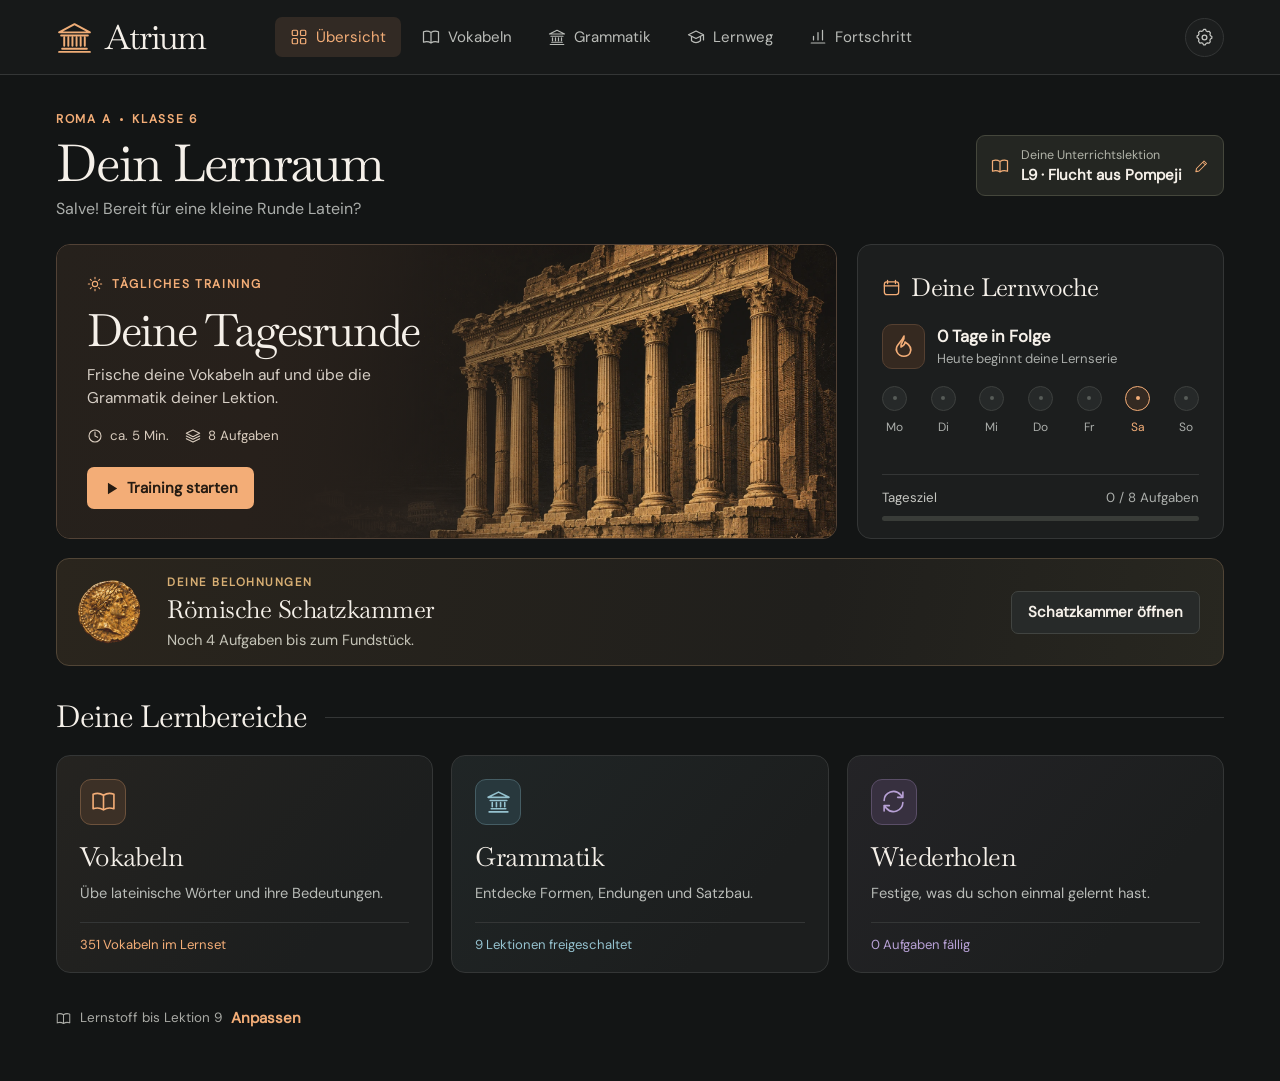
==== offline/Atrium-Latein.html @ 1b488332 "Atrium für ROMA A, Lektionen 1–30, hinzufügen" ====
<!doctype html>
<html lang="de"><head><meta charset="utf-8"><meta name="viewport" content="width=device-width,initial-scale=1"><meta name="theme-color" content="#121414"><title>Atrium · Latein lernen</title><meta name="description" content="Deine tägliche Lateinrunde mit Wortschatz und Grammatik zu ROMA A."><link rel="icon" href="[data-uri]"><style>@font-face{font-family:DM Sans;src:url([data-uri]);font-display:swap}@font-face{font-family:Baskervville;src:url([data-uri]);font-display:swap}
:root{color-scheme:dark;--bg:#131515;--panel:#1c1e1e;--line:#343636;--white:#f5f0e9;--mute:#abaeab;--gold:#f3ad77;--serif:Baskervville,Georgia,serif;--sans:"DM Sans",Arial,sans-serif}*{box-sizing:border-box}html{min-height:100%;scroll-behavior:smooth}body{margin:0;background:var(--bg);color:var(--white);font:1rem/1.5 var(--sans)}button,input,select{font:inherit}button,a,select{touch-action:manipulation}button{cursor:pointer;color:inherit}a{color:inherit;text-decoration:none}button:focus-visible,a:focus-visible,select:focus-visible,input:focus-visible{outline:2px solid var(--gold);outline-offset:4px}button{border:0}h1,h2,h3,p{margin:0}h1,h2,h3,.brand{font-family:var(--serif);font-weight:400}button:disabled{opacity:.5;cursor:default}svg.ico{flex:none;width:18px;height:18px;vertical-align:middle;stroke-width:1.65}.skip{position:fixed;left:10px;top:-90px;padding:10px;background:#262828;z-index:5}.skip:focus{top:8px}header{border-bottom:1px solid var(--line);background:#171919}.bar,main{width:min(1232px,calc(100% - 112px));margin:auto}.bar{height:74px;display:flex;align-items:center}.brand{font-size:34px;display:flex;gap:12px;align-items:center;letter-spacing:-1.5px;line-height:1}.brand img{height:37px;width:37px}nav{display:flex;align-items:center;gap:6px;margin-left:70px}nav a{display:flex;gap:8px;align-items:center;font-size:.94rem;color:#babcb8;padding:9px 15px;border-radius:7px}nav a.active{background:#322a24;color:var(--gold)}nav a:hover,.gear:hover,.soft:hover{background:#303232}.gear{margin-left:auto;width:39px;height:39px;display:grid;place-items:center;border-radius:50%;background:var(--panel);border:1px solid var(--line);color:#c6c7c3}.gear svg{width:19px;height:19px}main{padding:35px 0 42px;outline:none}.intro{display:flex;justify-content:space-between;align-items:center;gap:14px;margin-bottom:23px}.eyebrow{font-family:var(--sans);font-size:.75rem;letter-spacing:1.7px;font-weight:700;text-transform:uppercase;display:flex;align-items:center;gap:9px;color:var(--gold)}.eyebrow svg{width:16px;height:16px}.eyebrow .middot{width:3px;height:3px;border-radius:50%;background:currentColor}.intro h1{font-size:clamp(38px,4vw,55px);line-height:1.12;letter-spacing:-1.7px;margin:7px 0 5px}.muted,.intro p{color:var(--mute)}.date{display:flex;align-items:center;gap:8px;color:#c0c1ba;font-size:.9rem}.date svg{color:#969994}.primary-grid{display:grid;grid-template-columns:minmax(0,2.13fr) minmax(285px,1fr);gap:20px}.hero,.week,.area,.sheet,.stat{border:1px solid var(--line);border-radius:14px;overflow:hidden;background:var(--panel)}.hero{isolation:isolate;position:relative;min-height:295px;display:flex;align-items:center;background:#201e1a;border-color:#524236}.hero:before{content:"";position:absolute;inset:0;background:linear-gradient(100deg,#26211c 0%,#27201b 28%,transparent 72%);z-index:-1}.art{position:absolute;right:0;top:0;width:72%;height:100%;object-fit:cover;object-position:53% 41%;z-index:-2;opacity:.88;mask-image:linear-gradient(90deg,transparent,#000 31%)}.hero-content{padding:28px 30px;position:relative}.hero h2{font-size:clamp(36px,3.5vw,51px);letter-spacing:-1.8px;line-height:1.16;margin:12px 0 7px}.hero p{font-size:.97rem;color:#d7cfc6;max-width:300px}.meta{display:flex;gap:16px;color:#d8cbbd;font-size:.83rem;margin:16px 0 21px}.meta span,.smalltag,.chip,.btn,.soft,.textbtn,.card-foot,.back{display:inline-flex;align-items:center;gap:7px}.meta svg,.card-foot svg{width:16px;height:16px}.btn,.soft,.textbtn,.back{justify-content:center;border-radius:7px;font-weight:600;font-size:.94rem;min-height:42px;padding:9px 16px}.btn{background:var(--gold);color:#251b12}.btn:hover{background:#ffbc8a}.btn .ico{width:17px;height:17px}.soft{background:#272a29;border:1px solid #414441}.textbtn,.back{background:transparent;color:var(--gold);padding:5px 0}.week{padding:24px 24px 17px;display:flex;flex-direction:column}.panel-title{display:flex;align-items:center;gap:10px}.panel-title>.ico{color:var(--gold);width:19px;height:19px}.panel-title h2,.sheet h2{font-size:1.55rem;letter-spacing:-.6px}.streak{display:flex;align-items:center;gap:12px;margin:17px 0}.flame{background:#352920;color:var(--gold);border:1px solid #554031;border-radius:10px;width:43px;height:45px;display:grid;place-items:center}.flame svg{width:24px;height:24px}.streak strong{display:block;font-size:1.04rem;font-weight:600}.streak small{display:block;color:var(--mute);font-size:.82rem}.days{display:flex;justify-content:space-between;align-items:center}.day{font-size:.75rem;color:var(--mute);display:flex;align-items:center;flex-direction:column;gap:7px}.day i{display:grid;place-items:center;border-radius:50%;width:25px;height:25px;background:#262929;border:1px solid #3d403e;font-style:normal;color:#767b76}.day i:empty:before{content:"";width:4px;height:4px;background:#575c58;border-radius:50%}.day.today{color:var(--gold)}.day.today i{border-color:var(--gold);background:#342a22}.day.today i:empty:before{background:var(--gold)}.day.done i{background:var(--gold);color:#241e18;border-color:var(--gold)}.day i svg{width:15px;height:15px}.goal{border-top:1px solid var(--line);padding-top:13px;margin-top:auto}.goal-label,.row{display:flex;align-items:center;justify-content:space-between;gap:10px}.goal-label{font-size:.83rem;color:#c5c6c1}.goal-label span:last-child{color:var(--mute)}.track{height:5px;background:#393c38;border-radius:9px;overflow:hidden;margin:8px 0 0}.track i{display:block;height:100%;background:var(--gold);border-radius:9px}.section-heading{display:flex;align-items:center;gap:14px;margin:28px 0 15px}.section-heading h2{font-size:1.9rem;letter-spacing:-1px}.section-heading:after{content:"";height:1px;background:var(--line);flex:1;margin-left:4px}.areas,.stats{display:grid;grid-template-columns:repeat(3,minmax(0,1fr));gap:18px}.area{--accent:var(--gold);--glow:#3c3026;display:block;text-align:left;padding:23px 23px 17px;background:linear-gradient(130deg,color-mix(in srgb,var(--glow) 26%,#1d1f1e),#1c1e1e 75%);position:relative;transition:border-color .16s,transform .16s}.area:hover{border-color:var(--accent);transform:translateY(-2px)}.blue{--accent:#95c2cf;--glow:#28383d}.purple{--accent:#b7a0d5;--glow:#37303f}.tile{height:46px;width:46px;border-radius:11px;display:grid;place-items:center;background:var(--glow);border:1px solid color-mix(in srgb,var(--accent) 27%,var(--glow));color:var(--accent)}.tile svg{width:25px;height:25px;stroke-width:1.55}.area h3{font-size:1.65rem;margin:13px 0 5px;letter-spacing:-.6px}.area p{color:#b9bcb8;font-size:.91rem;line-height:1.5}.card-foot{display:flex;color:var(--accent);font-size:.82rem;margin-top:18px;padding-top:12px;border-top:1px solid var(--line)}.statusline{display:flex;gap:9px;align-items:center;font-size:.84rem;color:#a9aaa5;margin-top:24px}.statusline svg{width:15px;height:15px}.sheet,.stat{padding:24px}.sheet+.sheet{margin-top:20px}.sheet h3{font-size:1.4rem}.sheet p,.stat small{color:var(--mute)}.sheet .row{flex-wrap:wrap}.library{display:grid;grid-template-columns:1fr 1fr;gap:12px;margin-top:18px}.entry{border:1px solid var(--line);background:#202322;border-radius:9px;padding:14px 16px;text-align:left;display:flex;align-items:center;justify-content:space-between;gap:12px}.entry strong{font-size:1rem}.entry span{color:var(--mute);font-size:.91rem}.chip,.smalltag{padding:4px 9px;border:1px solid #4c443a;background:#302b25;border-radius:20px;color:#d8b593;font-size:.8rem}.chip svg{width:14px}.actions{display:flex;flex-wrap:wrap;gap:10px;align-items:center}.filter{min-height:42px;padding:9px 13px;background:#151817;border:1px solid #484c48;border-radius:7px;color:var(--white);width:min(100%,320px)}.select{padding-right:32px;appearance:none;background-image:url("data:image/svg+xml,%3Csvg xmlns='http://www.w3.org/2000/svg' width='14' height='14' viewBox='0 0 16 16'%3E%3Cpath d='m3 6 5 5 5-5' stroke='%23aaa' fill='none' stroke-width='1.5'/%3E%3C/svg%3E");background-repeat:no-repeat;background-position:right 10px center}.field{display:grid;gap:5px;margin:15px 0}.field .filter{width:100%}.empty{margin:15px 0}.stat strong{font-size:2.5rem;display:block;color:var(--gold);font-family:var(--serif);font-weight:400}.stat small{font-size:.9rem}.history{display:flex;justify-content:space-between;border-bottom:1px solid var(--line);padding:12px 0;gap:10px;font-size:.94rem}.history:last-child{border:0}dialog{padding:0;border:1px solid #444640;background:var(--panel);color:var(--white);max-height:90dvh;width:min(540px,calc(100% - 28px));border-radius:15px;box-shadow:0 20px 100px #0009}dialog::backdrop{background:#050706c9;backdrop-filter:blur(4px)}.dialog-body{padding:26px}.dialog-body h2{font-size:1.9rem}.dialog-body p{color:var(--mute);margin:10px 0}.dialog-body a{color:var(--gold);text-decoration:underline}.close{background:transparent;color:#b1b6b2;padding:8px;border-radius:5px;line-height:1}.question-box{max-width:710px;margin:26px auto}.question-box .sheet{padding:30px}.question-box .track{margin:16px 0 25px}.question-box h1{font-size:2rem;line-height:1.27;margin:14px 0 24px}.choices{display:grid;gap:10px}.choice{background:#252827;border:1px solid #424642;border-radius:8px;text-align:left;padding:13px 14px;width:100%;font-size:1rem}.choice:hover:enabled{border-color:var(--gold)}.choice:disabled{opacity:1}.choice.right{border-color:#93bba0;background:#27382b}.choice.wrong{border-color:#df9c93;background:#3b2927}.feedback{padding:15px 0 0}.feedback p{margin:4px 0 15px}.feedback strong{color:var(--gold)}.result-title{margin:12px 0}.result-score{font-size:3.2rem;font-family:var(--serif);color:var(--gold)}#notice{position:fixed;bottom:16px;left:50%;transform:translateX(-50%);background:#343732;border-radius:8px;z-index:3;text-align:center}#notice:not(:empty){padding:10px 18px}.source{font-size:.85rem}.spaced{margin-top:18px}.form-error{color:#f2b5a5}
@media(min-width:1550px){main{padding-top:48px}.hero{min-height:325px}.section-heading{margin-top:35px}.area{padding:26px}}
@media(max-width:1050px){.bar,main{width:calc(100% - 56px)}nav{margin-left:42px}.primary-grid{grid-template-columns:minmax(0,1.85fr) minmax(260px,1fr)}.hero-content{padding:23px}.week{padding:20px}.area{padding:18px}.hero:before{background:linear-gradient(90deg,#26211c 0%,#26211cea 24%,#26211c44 75%)}.hero p{max-width:245px}}
@media(max-width:760px){.bar,main{width:calc(100% - 32px)}.bar{height:auto;min-height:62px;flex-wrap:wrap;padding-top:10px}.brand{font-size:29px}.brand img{width:30px;height:30px}.gear{order:1}.bar nav{order:2;width:100%;margin:9px 0 6px;justify-content:space-between;gap:0}nav a{padding:7px 8px;font-size:.85rem;gap:5px}nav a svg{width:15px}main{padding-top:24px}.intro{align-items:flex-start}.intro h1{font-size:40px}.date{display:none}.primary-grid{grid-template-columns:1fr}.hero{min-height:264px}.week{padding:17px 20px;display:grid;grid-template-columns:1fr 1fr;column-gap:24px}.week .panel-title{grid-column:1/-1}.week .days{grid-row:2;grid-column:2}.week .goal{grid-column:1/-1}.area{padding:14px}.areas{gap:9px}.area h3{font-size:1.3rem}.card-foot{margin-top:12px}.section-heading h2{font-size:1.7rem}.tile{width:40px;height:40px}.statusline{margin-top:16px}}
@media(max-width:560px){.areas,.stats,.library{grid-template-columns:1fr}.area{padding:17px;display:grid;grid-template-columns:44px 1fr;column-gap:14px}.area .tile{grid-row:1/4}.area h3{margin:0;font-size:1.5rem}.area p{margin-top:3px}.area .card-foot{grid-column:2;border:0;padding:0;margin-top:8px}.week{display:flex}.week .streak{margin:12px 0}.days{max-width:360px;width:100%;margin-bottom:15px}.hero h2{font-size:39px}.hero p{max-width:218px}.hero .art{width:76%;opacity:.69;object-position:67% center}.section-heading{margin-top:23px}.entry{flex-wrap:wrap}.sheet,.question-box .sheet{padding:19px}.date{display:none}nav a{padding:7px 6px;font-size:.81rem}.question-box{margin-top:12px}.intro p{font-size:.95rem}.intro .soft{font-size:.85rem;padding:7px}.hero-content{padding:23px 20px}.sheet .actions{margin-top:8px}}
@media(prefers-reduced-motion:reduce){*{scroll-behavior:auto;transition:none!important}}

.reward-banner{display:flex;align-items:center;gap:18px;padding:13px 23px 13px 12px;margin-top:19px;border:1px solid #514536;border-radius:13px;background:linear-gradient(100deg,#2a251d,#201f1c 65%,#282720)}
.reward-banner h2{font-size:1.55rem;letter-spacing:-.5px}.reward-banner p,.reward-hub p{font-size:.92rem;color:#c5c4b8}.reward-banner .eyebrow{font-size:.72rem;letter-spacing:1.5px;color:#d8af74}.reward-banner>a{margin-left:auto}.reward-symbol{width:80px;height:80px;flex:none}.treasure-art{display:block;aspect-ratio:1;background-image:url([data-uri]);background-repeat:no-repeat;background-size:300% 300%;background-position:var(--col) var(--row);mix-blend-mode:lighten}.reward-hub{display:grid;grid-template-columns:1fr 1fr;gap:18px}.reward-hub .sheet{margin:0;display:flex;align-items:flex-start;flex-direction:column;justify-content:center;gap:10px;min-height:196px}.reward-hub .btn,.reward-hub .soft,.reward-hub .smalltag{margin-top:5px}.arena-card{background:linear-gradient(90deg,#1c201eee 25%,#1a201bb3),url([data-uri]) center / cover}.museum{display:grid;grid-template-columns:repeat(3,1fr);gap:13px}.museum-card{background:#1f2220;border:1px solid var(--line);border-radius:12px;display:flex;flex-direction:column;align-items:center;justify-content:center;min-height:177px;padding:12px;line-height:1.4}.museum-card .treasure-art{width:110px}.museum-card strong{font-family:var(--serif);font-size:1.27rem;font-weight:400}.museum-card small{color:#c6ad8a;font-style:italic}.museum-card:hover:enabled{border-color:#887653}.museum-card.unknown{color:#9a9e96;font-size:.88rem;background:radial-gradient(ellipse at center,#232822,#1b1e1c 75%)}.mystery{display:grid;place-items:center;width:52px;height:62px;border:1px dashed #555c4e;border-radius:50% 50% 48% 48%;margin:12px;color:#848c79;font:2.1rem var(--serif)}.section-heading>span{color:var(--mute);font-size:.88rem}.artifact-reveal{background:radial-gradient(circle at center,#54432f,#262820 70%);border:1px solid #4c4537;border-radius:10px;margin:14px 0 18px}.artifact-reveal .treasure-art{width:min(57%,205px);margin:auto}.sparkle .treasure-art{animation:unearth .85s cubic-bezier(.16,1,.3,1) both}@keyframes unearth{from{opacity:.1;transform:translateY(12px) rotate(-10deg) scale(.72)}to{opacity:1;transform:none}}.artifact-title,.race-content h3{font-size:1.8rem;line-height:1.23;margin-top:6px}.artifact-title+i{color:var(--gold)}.milestone{display:flex;align-items:center;justify-content:space-between;gap:12px;background:#332c20;border:1px solid #5b4c34;border-radius:9px;padding:6px 12px;margin:12px 0 15px}.milestone span{display:flex;align-items:center;gap:7px;color:#efc487}.milestone .textbtn{white-space:nowrap}.arena-view{height:150px;overflow:hidden;border:1px solid #584a35;border-radius:10px 10px 0 0;position:relative;margin-top:14px;background:linear-gradient(0deg,#151b16a8,transparent 53%),url([data-uri]) 65% 54% / cover}.arena-label{position:absolute;bottom:8px;left:14px;font:1.15rem var(--serif);color:#fff0d6;text-shadow:0 1px 3px #121312}.race-meter{height:7px;background:#3c4038;overflow:hidden;border-radius:0 0 7px 7px}.race-meter i{display:block;height:100%;background:linear-gradient(90deg,#a27b45,#ffcf81)}.race-content{margin-top:18px}.gates{display:flex;gap:8px;flex-wrap:wrap;margin:16px 0}.gate,.gate-control{display:inline-flex;align-items:center;justify-content:center;gap:6px;padding:8px 10px;background:#302e26;border:1px solid #564c38;border-radius:7px;color:#f1d3a0;font-size:.92rem}.gate-control:hover{background:#433929}.race-content>button{margin-top:2px}
@media(max-width:650px){.reward-banner{gap:10px;padding:12px;flex-wrap:wrap}.reward-symbol{width:56px;height:56px}.reward-banner>a{margin-left:66px}.reward-banner h2{font-size:1.35rem}.reward-hub{grid-template-columns:1fr}.reward-hub .sheet{min-height:155px}.museum{grid-template-columns:repeat(2,1fr)}.museum-card{min-height:137px}.museum-card .treasure-art{width:86px}.milestone{align-items:flex-start;flex-direction:column;gap:0}.milestone .textbtn{min-height:34px}.gate,.gate-control{padding:7px}.arena-view{height:120px}}
@media(prefers-reduced-motion:reduce){.sparkle .treasure-art{animation:none}}
.sound-control{border:0;background:transparent;color:#bdbcb1;margin-top:13px;min-height:36px;padding:5px 2px;font-size:.87rem}.sound-control:hover{color:var(--gold)}
.lesson-picker{display:flex;align-items:center;gap:12px;text-align:left;padding:10px 14px;background:#242622;border:1px solid #45473c;border-radius:9px;max-width:360px}.lesson-picker:hover{border-color:#a38762}.lesson-picker>.ico{color:var(--gold)}.lesson-picker>.ico:last-child{width:15px}.lesson-picker small,.chapter-topic small{display:block;color:#b1b3a8;font-size:.78rem}.lesson-picker strong{display:block;font-size:.94rem;line-height:1.35}.chapter-topic{padding:11px 14px;border:1px solid #46483e;border-radius:8px;background:#242721}.chapter-topic span{display:block;color:#efd3ac}.dialog-body .field .select{max-width:100%;min-width:0}.source summary{cursor:pointer;margin-top:18px;color:#c2b19d}.dialog-body #prefs select{width:100%}@media(max-width:680px){.intro:has(.lesson-picker){align-items:flex-start;flex-direction:column}.lesson-picker{max-width:none}.lesson-picker small{display:inline;margin-right:5px}.lesson-picker strong{display:inline}.intro:has(.lesson-picker) .lesson-picker{width:100%;padding:8px 10px}.lesson-picker>.ico:last-child{margin-left:auto}}

.word-lesson{display:block;color:var(--mute);font-size:.76rem;margin-bottom:2px}

.atlas-1{background-image:url([data-uri])}.atlas-2{background-image:url([data-uri])}.atlas-3{background-image:url([data-uri])}.atlas-4{background-image:url([data-uri]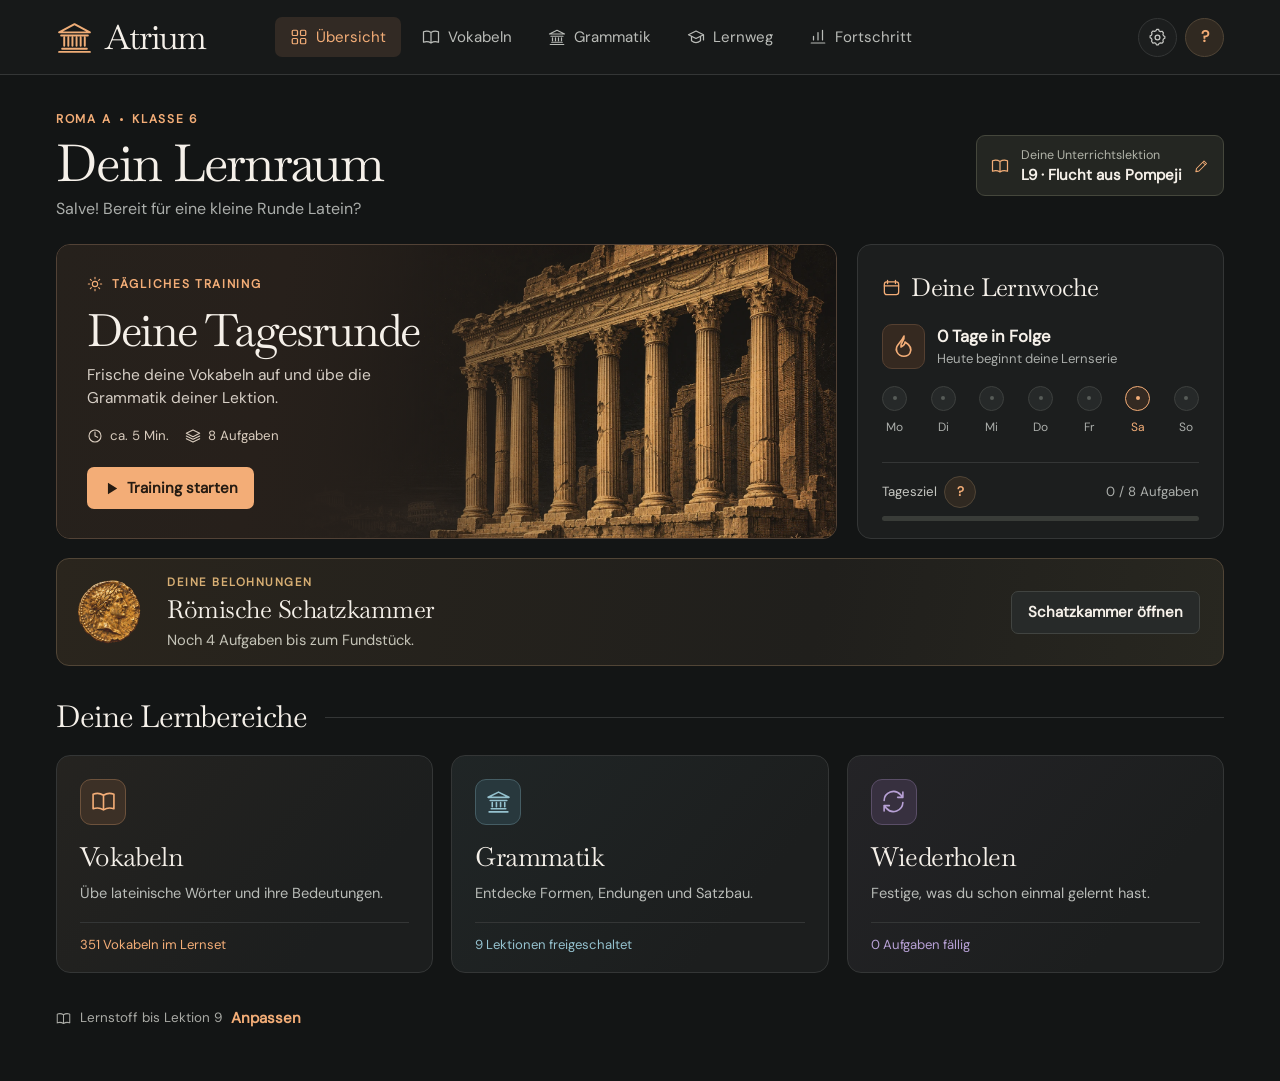
